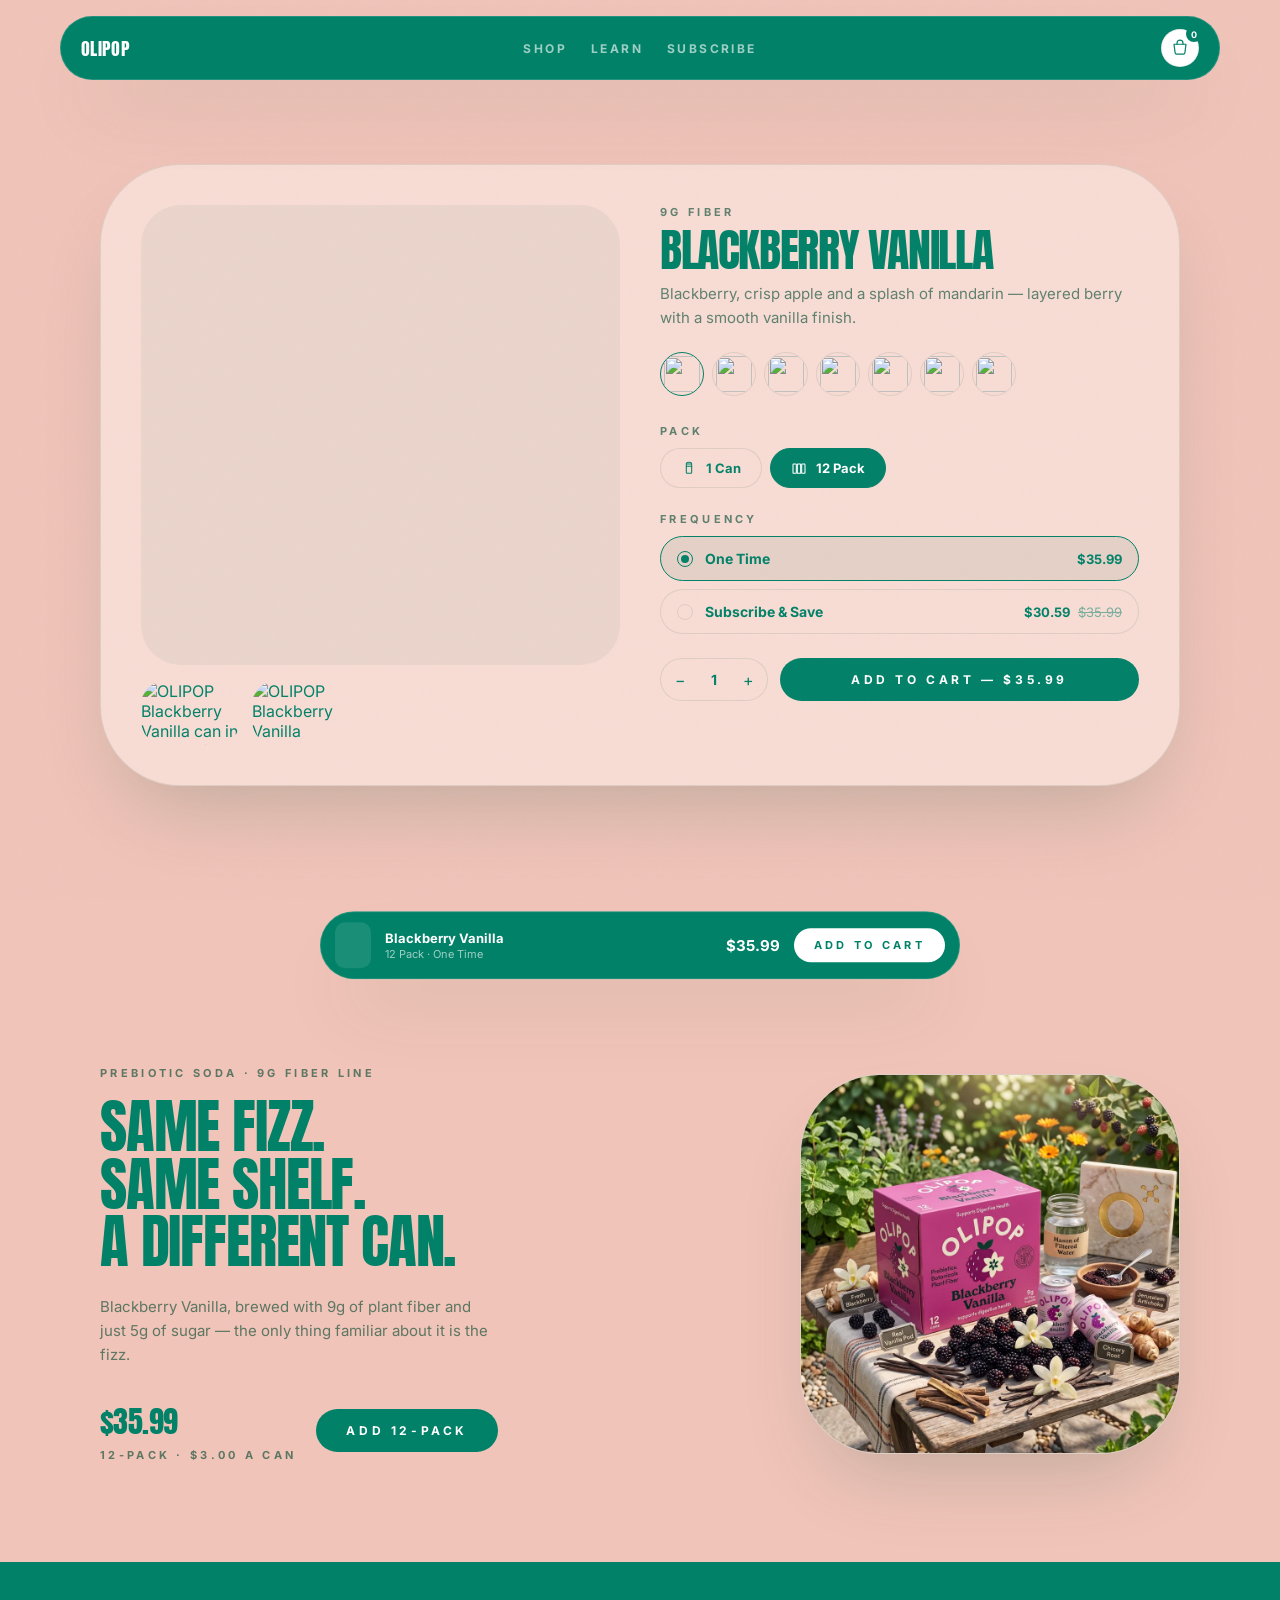
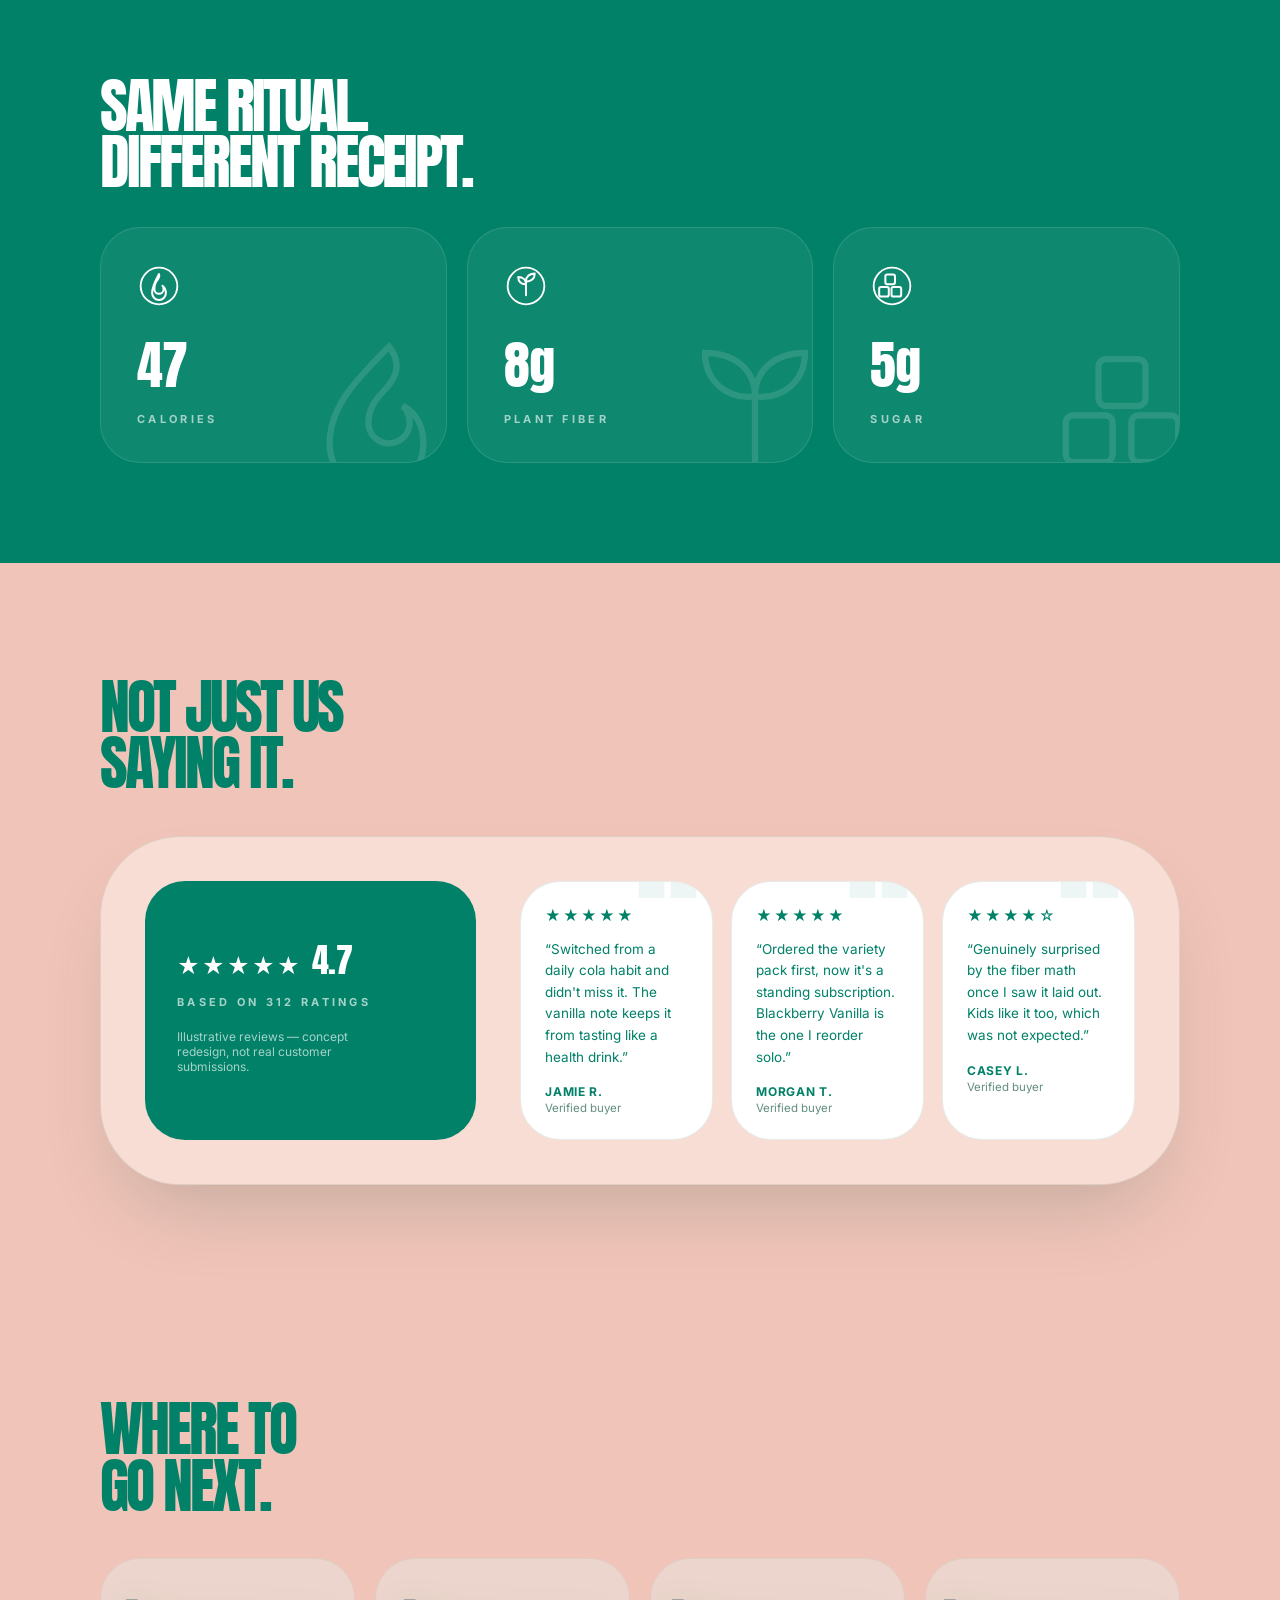
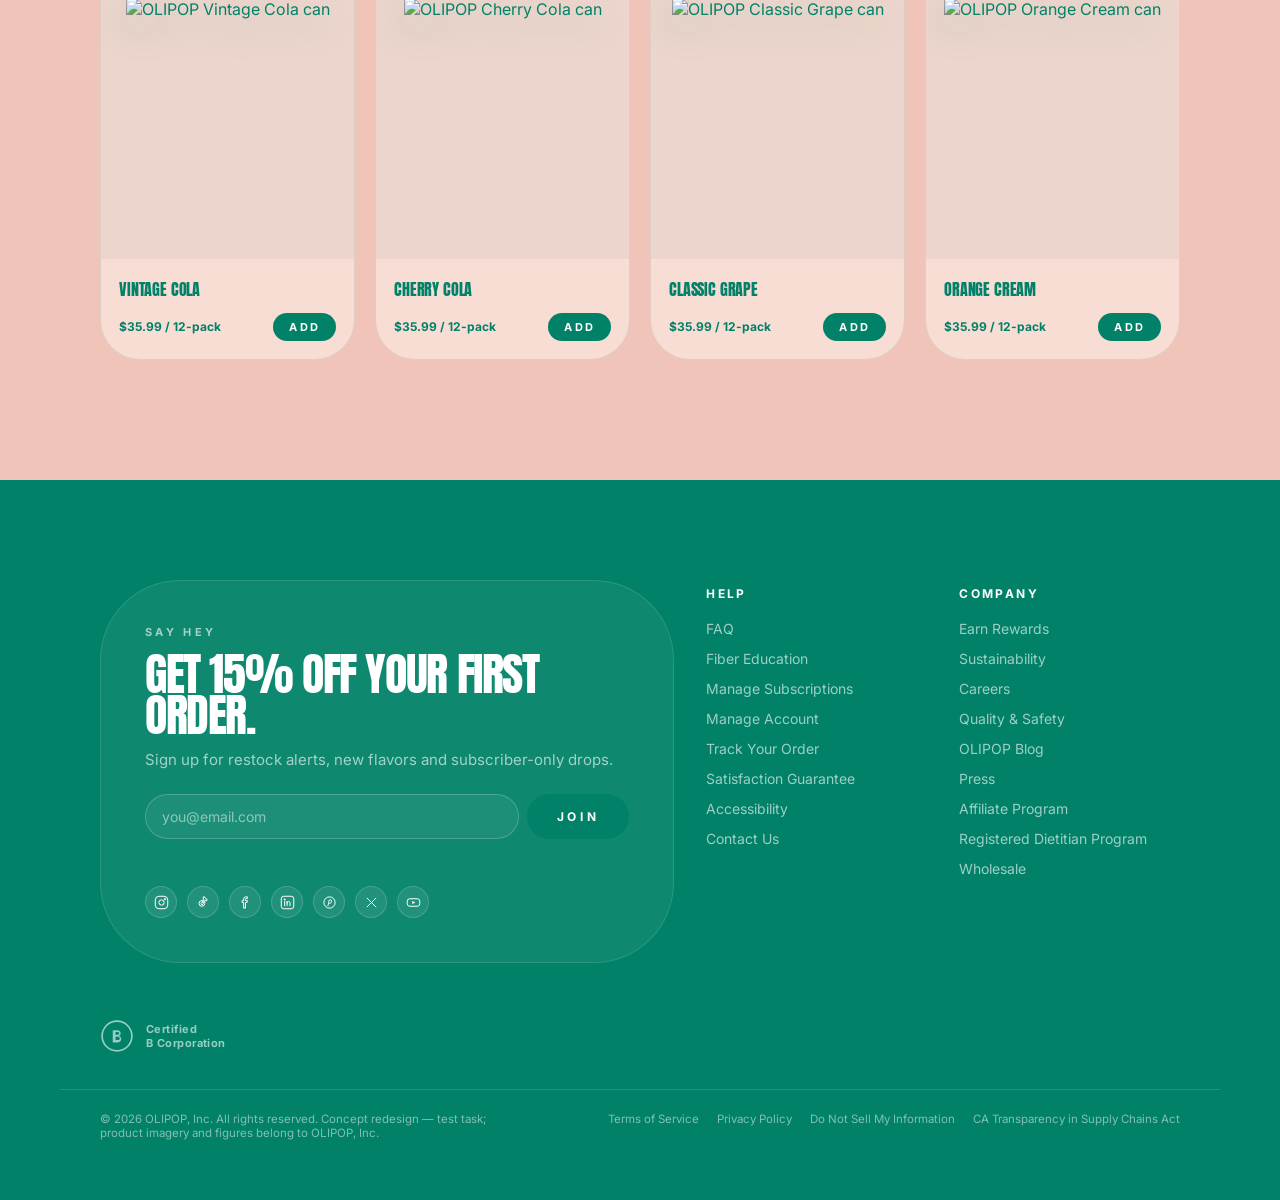
==== glass.html @ 7e7694a3 "Olipop concept redesign: Forest & Sage and Pop carousel variants Static, no-build HTML/CSS/JS produc" ====
<!DOCTYPE html>
<html lang="en">
<head>
<meta charset="utf-8" />
<meta name="viewport" content="width=device-width, initial-scale=1" />
<title>OLIPOP — Forest &amp; Sage</title>
<meta name="description" content="Prebiotic soda, straight talk, and the fiber math that backs it up." />
<link rel="preconnect" href="https://fonts.googleapis.com" />
<link rel="preconnect" href="https://fonts.gstatic.com" crossorigin="anonymous" />
<link rel="stylesheet" href="https://fonts.googleapis.com/css2?family=Anton&family=Inter:wght@400;700&display=swap" />
<link rel="stylesheet" href="glass.css" />
</head>
<body id="top">

<div class="grain" aria-hidden="true"></div>

<header class="g-header">
  <div class="g-header__inner glass">
    <div class="g-logo">OLIPOP</div>
    <nav class="g-nav" aria-label="Main">
      <a href="#buy">Shop</a>
      <a href="#stats">Learn</a>
      <a href="#buy">Subscribe</a>
    </nav>
    <div class="g-header__actions">
      <button type="button" class="g-icon" id="cartBtn" aria-label="Cart, 0 items">
        <svg viewBox="0 0 24 24" width="18" height="18" fill="none" stroke="currentColor" stroke-width="1.6"><path d="M4 7h16l-1.5 11.5a2 2 0 0 1-2 1.7H7.5a2 2 0 0 1-2-1.7L4 7Z" stroke-linejoin="round"/><path d="M8 7V5.5a4 4 0 0 1 8 0V7" stroke-linecap="round"/></svg>
        <span class="g-cart-count" aria-hidden="true">0</span>
      </button>
    </div>
  </div>
</header>

<div class="g-minicart" id="miniCart">
  <div class="g-minicart__inner glass">
    <div class="g-minicart__thumb"><img id="miniCartImg" src="https://drinkolipop.com/cdn/shop/files/blackberry-vanilla-9g-olipop_gallery-image_single-can_new_asset.webp?width=100" alt="" /></div>
    <div class="g-minicart__info">
      <span class="g-minicart__name" id="miniCartName">Blackberry Vanilla</span>
      <span class="g-minicart__sub" id="miniCartSub">12 Pack · One Time</span>
    </div>
    <span class="g-minicart__price" id="miniCartPrice">$35.99</span>
    <button type="button" class="g-btn g-btn--primary" id="miniCartBtn">Add to Cart</button>
  </div>
</div>

<main>

  <section id="buy" class="g-buy">
    <div class="g-wrap">
      <div class="g-buy__panel glass g-fade-up">

        <div class="g-buy__visual">
          <div class="g-buy__stage">
            <video class="g-buy__video" src="public/1-loop.mp4" muted autoplay loop playsinline preload="auto" aria-label="OLIPOP can, close-up turntable shot"></video>
          </div>
          <div class="g-buy__gallery">
            <img src="https://drinkolipop.com/cdn/shop/files/BV-PDP-Square1_new_asset.webp?width=500" alt="OLIPOP Blackberry Vanilla can in a field of grass and flowers" />
            <img src="https://drinkolipop.com/cdn/shop/files/blackberry-vanilla-9g-olipop_Tile2_9g-BV-Benefits_new_asset.webp?width=500" alt="OLIPOP Blackberry Vanilla nutrition callout: 9g fiber, 5g sugar, 50 calories" />
          </div>
        </div>

        <div class="g-buy__form">
          <span class="g-label" id="buyEyebrow">9g Fiber</span>
          <h2 class="g-buy__title" id="buyTitle">Blackberry Vanilla</h2>
          <p class="g-body" id="buyDesc">Blackberry, crisp apple and a splash of mandarin — layered berry with a smooth vanilla finish.</p>

          <div class="g-swatches" id="swatchRow" role="radiogroup" aria-label="Flavor">
            <button type="button" role="radio" aria-checked="true" class="is-active" data-flavor="blackberry-vanilla" aria-label="Blackberry Vanilla"><img src="https://drinkolipop.com/cdn/shop/files/blackberry-vanilla-9g-olipop_gallery-image_single-can_new_asset.webp?width=100" alt="" /></button>
            <button type="button" role="radio" aria-checked="false" data-flavor="vintage-cola" aria-label="Vintage Cola"><img src="https://drinkolipop.com/cdn/shop/files/vintage-cola-9g-olipop_gallery-image_single-can_new_asset.webp?width=100" alt="" /></button>
            <button type="button" role="radio" aria-checked="false" data-flavor="cherry-cola" aria-label="Cherry Cola"><img src="https://drinkolipop.com/cdn/shop/files/cherry-cola-9g-olipop_gallery-main-image_new_asset.webp?width=100" alt="" /></button>
            <button type="button" role="radio" aria-checked="false" data-flavor="classic-grape" aria-label="Classic Grape"><img src="https://drinkolipop.com/cdn/shop/files/classic-grape-9g-olipop_gallery-image_single-can_new_asset.webp?width=100" alt="" /></button>
            <button type="button" role="radio" aria-checked="false" data-flavor="orange-cream" aria-label="Orange Cream"><img src="https://drinkolipop.com/cdn/shop/files/orange-cream-9g-olipop_gallery-image_single-can_new_asset.webp?width=100" alt="" /></button>
            <button type="button" role="radio" aria-checked="false" data-flavor="strawberry-vanilla" aria-label="Strawberry Vanilla"><img src="https://drinkolipop.com/cdn/shop/files/strawberry-vanilla-9g-olipop_gallery-main-image_new_asset.webp?width=100" alt="" /></button>
            <button type="button" role="radio" aria-checked="false" data-flavor="lemon-lime" aria-label="Lemon Lime"><img src="https://drinkolipop.com/cdn/shop/files/lemon-lime-9g-olipop_gallery-image_single-can_new_asset.webp?width=100" alt="" /></button>
          </div>

          <div class="g-field">
            <span class="g-caption">Pack</span>
            <div class="g-pill-row" id="packRow" role="radiogroup" aria-label="Pack size">
              <button type="button" role="radio" aria-checked="false" data-pack="1"><svg viewBox="0 0 24 24" width="16" height="16" fill="none" stroke="currentColor" stroke-width="1.6" aria-hidden="true"><rect x="8" y="6" width="8" height="14" rx="1.2"/><path d="M8 6c0-1.4 1.8-2.5 4-2.5s4 1.1 4 2.5"/><path d="M8 9.5h8" stroke-linecap="round"/></svg>1 Can</button>
              <button type="button" role="radio" aria-checked="true" class="is-active" data-pack="12"><svg viewBox="0 0 24 24" width="16" height="16" fill="none" stroke="currentColor" stroke-width="1.6" aria-hidden="true"><rect x="3" y="6" width="5" height="14" rx="1"/><rect x="9.5" y="6" width="5" height="14" rx="1"/><rect x="16" y="6" width="5" height="14" rx="1"/></svg>12 Pack</button>
            </div>
          </div>

          <div class="g-field">
            <span class="g-caption">Frequency</span>
            <div class="g-freq-row" id="freqRow" role="radiogroup" aria-label="Purchase frequency">
              <button type="button" role="radio" aria-checked="true" class="is-active" data-freq="once">
                <span class="g-freq-row__radio"></span>
                <span class="g-freq-row__title">One Time</span>
                <span class="g-freq-row__price" id="priceOnce">$35.99</span>
              </button>
              <button type="button" role="radio" aria-checked="false" data-freq="sub">
                <span class="g-freq-row__radio"></span>
                <span class="g-freq-row__title">Subscribe &amp; Save</span>
                <span class="g-freq-row__price">$30.59 <s id="priceSubBase">$35.99</s></span>
              </button>
            </div>
          </div>

          <div class="g-field g-buy__cta">
            <div class="g-stepper" id="qtyStepper">
              <button type="button" id="qtyMinus" aria-label="Decrease quantity">−</button>
              <span id="qtyValue" aria-live="polite">1</span>
              <button type="button" id="qtyPlus" aria-label="Increase quantity">+</button>
            </div>
            <button type="button" class="g-btn g-btn--primary g-buy__add" id="addToCartBtn"><span id="cartLabel">Add to Cart — </span><span id="cartTotal">$35.99</span></button>
          </div>
        </div>
      </div>
    </div>
  </section>

  <section class="g-hero">
    <div class="g-wrap g-hero__grid">
      <div class="g-fade-up">
        <span class="g-label">Prebiotic soda · 9g fiber line</span>
        <h1 class="g-hero__title">Same fizz.<br />Same shelf.<br />A different can.</h1>
        <p class="g-body g-hero__desc">Blackberry Vanilla, brewed with 9g of plant fiber and just 5g of sugar — the only thing familiar about it is the fizz.</p>

        <div class="g-hero__cta">
          <div class="g-hero__price">
            <span class="g-hero__amount">$35.99</span>
            <span class="g-caption">12-pack · $3.00 a can</span>
          </div>
          <a href="#buy" class="g-btn g-btn--primary">Add 12-pack</a>
        </div>
      </div>

      <div class="g-hero__visual g-hero__visual--photo glass g-fade-up" style="--delay:120ms">
        <img src="public/blackberry-vanilla-lifestyle.jpg" width="900" height="900" alt="Blackberry Vanilla 12-pack styled with fresh blackberries, vanilla pods and botanicals (AI-generated concept image)" />
      </div>
    </div>
  </section>

  <section id="stats" class="g-stats">
    <div class="g-wrap">
      <h2 class="g-section-title g-fade-up">Same ritual.<br />Different receipt.</h2>

      <div class="g-stats__grid">
        <div class="g-stat-card glass g-fade-up">
          <svg class="g-stat-card__ghost" viewBox="0 0 24 24" fill="none" stroke="currentColor" stroke-width="1" aria-hidden="true"><path d="M12 2c2.3 3 1 5.2-1 7.3C9.3 11 8.7 12.6 8.7 14.2a3.3 3.3 0 0 0 6.6 0c0-1.1-.3-2-1.1-2.7 2.2 1.1 3.3 3.3 3.3 6a7.5 7.5 0 1 1-15 0C2.5 11.5 6.8 7.3 12 2Z"/></svg>
          <div class="g-stat-card__icon" aria-hidden="true">
            <svg viewBox="0 0 48 48" width="44" height="44" fill="none">
              <circle class="g-stat-card__ring" cx="24" cy="24" r="20" stroke="currentColor" stroke-width="2"/>
              <path d="M24 11c1.5 4-2 6-3.5 9S19 25 19 27.5a5 5 0 0 0 10 0c0-1.5-.4-2.7-1.3-3.8 2.5 1.8 3.8 4.6 3.8 8a7.5 7.5 0 1 1-15 0C16.5 24.5 20 18.5 24 11Z" stroke="currentColor" stroke-width="2.2" stroke-linecap="round" stroke-linejoin="round"/>
            </svg>
          </div>
          <span class="g-stat-card__val" data-count-to="50">0</span>
          <span class="g-caption">calories</span>
        </div>
        <div class="g-stat-card glass g-fade-up" style="--delay:80ms">
          <svg class="g-stat-card__ghost" viewBox="0 0 24 24" fill="none" stroke="currentColor" stroke-width="1" aria-hidden="true"><path d="M12 21V10M12 10C12 5.5 8.5 3 4 3c0 4.5 3.5 7.5 8 7ZM12 10c0-4.5 3.5-7 8-7 0 4.5-3.5 7.5-8 7Z"/></svg>
          <div class="g-stat-card__icon" aria-hidden="true">
            <svg viewBox="0 0 48 48" width="44" height="44" fill="none">
              <circle class="g-stat-card__ring" cx="24" cy="24" r="20" stroke="currentColor" stroke-width="2"/>
              <path d="M24 34V19" stroke="currentColor" stroke-width="2.2" stroke-linecap="round"/>
              <path d="M24 19c0-5.5 4-8.5 9.5-8.5C33.5 16 29.5 19.5 24 19Z" stroke="currentColor" stroke-width="2.2" stroke-linecap="round" stroke-linejoin="round"/>
              <path d="M24 22c0-5-3.5-7.7-8.5-7.7C15.5 19.5 19 22.5 24 22Z" stroke="currentColor" stroke-width="2.2" stroke-linecap="round" stroke-linejoin="round"/>
            </svg>
          </div>
          <span class="g-stat-card__val" data-count-to="9" data-suffix="g">0g</span>
          <span class="g-caption">plant fiber</span>
        </div>
        <div class="g-stat-card glass g-fade-up" style="--delay:160ms">
          <svg class="g-stat-card__ghost" viewBox="0 0 24 24" fill="none" stroke="currentColor" stroke-width="1" aria-hidden="true"><rect x="3" y="13" width="7.5" height="7.5" rx="1.2"/><rect x="13.5" y="13" width="7.5" height="7.5" rx="1.2"/><rect x="8.25" y="4" width="7.5" height="7.5" rx="1.2"/></svg>
          <div class="g-stat-card__icon" aria-hidden="true">
            <svg viewBox="0 0 48 48" width="44" height="44" fill="none">
              <circle class="g-stat-card__ring" cx="24" cy="24" r="20" stroke="currentColor" stroke-width="2"/>
              <rect x="10" y="25" width="10.5" height="10.5" rx="2" stroke="currentColor" stroke-width="2.2"/>
              <rect x="23.5" y="25" width="10.5" height="10.5" rx="2" stroke="currentColor" stroke-width="2.2"/>
              <rect x="16.75" y="11.5" width="10.5" height="10.5" rx="2" stroke="currentColor" stroke-width="2.2"/>
            </svg>
          </div>
          <span class="g-stat-card__val" data-count-to="5" data-suffix="g">0g</span>
          <span class="g-caption">sugar</span>
        </div>
      </div>
    </div>
  </section>

  <section id="reviews" class="g-reviews">
    <div class="g-wrap">
      <h2 class="g-section-title g-fade-up">Not just us<br />saying it.</h2>

      <div class="g-reviews__panel glass g-fade-up" style="--delay:100ms">
        <div class="g-reviews__summary g-reviews__summary--dark">
          <div class="g-reviews__rating">
            <span class="g-reviews__stars" aria-hidden="true">★★★★★</span>
            <span class="g-reviews__num">4.7</span>
          </div>
          <span class="g-caption">Based on 312 ratings</span>
          <p class="g-reviews__note">Illustrative reviews — concept redesign, not real customer submissions.</p>
        </div>

        <div class="g-reviews__grid">
          <div class="g-review-card">
            <span class="g-review-card__quotemark" aria-hidden="true">&ldquo;</span>
            <span class="g-review-card__stars" aria-hidden="true">★★★★★</span>
            <p class="g-review-card__quote">“Switched from a daily cola habit and didn't miss it. The vanilla note keeps it from tasting like a health drink.”</p>
            <span class="g-review-card__author">Jamie R. <i>Verified buyer</i></span>
          </div>
          <div class="g-review-card">
            <span class="g-review-card__quotemark" aria-hidden="true">&ldquo;</span>
            <span class="g-review-card__stars" aria-hidden="true">★★★★★</span>
            <p class="g-review-card__quote">“Ordered the variety pack first, now it's a standing subscription. Blackberry Vanilla is the one I reorder solo.”</p>
            <span class="g-review-card__author">Morgan T. <i>Verified buyer</i></span>
          </div>
          <div class="g-review-card">
            <span class="g-review-card__quotemark" aria-hidden="true">&ldquo;</span>
            <span class="g-review-card__stars" aria-hidden="true">★★★★☆</span>
            <p class="g-review-card__quote">“Genuinely surprised by the fiber math once I saw it laid out. Kids like it too, which was not expected.”</p>
            <span class="g-review-card__author">Casey L. <i>Verified buyer</i></span>
          </div>
        </div>
      </div>
    </div>
  </section>

  <section id="ymal" class="g-ymal">
    <div class="g-wrap">
      <h2 class="g-section-title g-fade-up">Where to<br />go next.</h2>
      <div class="g-ymal-grid" id="ymalGrid"></div>
    </div>
  </section>

</main>

<footer class="g-footer">
  <div class="g-wrap g-footer__grid">
    <div class="g-footer__brand glass g-fade-up">
      <span class="g-label">Say hey</span>
      <h2 class="g-footer__title">Get 15% off your first order.</h2>
      <p class="g-body">Sign up for restock alerts, new flavors and subscriber-only drops.</p>
      <form class="g-signup" id="signupForm" novalidate>
        <label for="signupEmail" class="g-sr-only">Email address</label>
        <input type="email" id="signupEmail" name="email" placeholder="you@email.com" required autocomplete="email" />
        <button type="submit" class="g-btn g-btn--primary">Join</button>
      </form>
      <p class="g-signup__msg" id="signupMsg" role="status" aria-atomic="true"></p>
      <div class="g-socials">
        <a href="#" aria-label="Instagram" class="g-icon g-icon--sm"><svg viewBox="0 0 24 24" width="15" height="15" fill="none" stroke="currentColor" stroke-width="1.6"><rect x="2" y="2" width="20" height="20" rx="6"/><circle cx="12" cy="12" r="4.2"/><circle cx="17.4" cy="6.6" r="1" fill="currentColor"/></svg></a>
        <a href="#" aria-label="TikTok" class="g-icon g-icon--sm"><svg viewBox="0 0 24 24" width="15" height="15" fill="none" stroke="currentColor" stroke-width="1.6"><path d="M14 3c.3 1.8 1.6 3.2 3.4 3.4v2.8a6 6 0 0 1-3.4-1.1v5.4a4.6 4.6 0 1 1-4.6-4.6c.3 0 .6 0 .9.1v2.9a1.8 1.8 0 1 0 1.3 1.7V3H14Z"/></svg></a>
        <a href="#" aria-label="Facebook" class="g-icon g-icon--sm"><svg viewBox="0 0 24 24" width="15" height="15" fill="none" stroke="currentColor" stroke-width="1.6"><path d="M15 3h-2.5A3.5 3.5 0 0 0 9 6.5V9H6.5v3H9v9h3v-9h2.5l.5-3H12V6.8c0-.7.3-1.1 1.1-1.1H15V3Z" stroke-linejoin="round"/></svg></a>
        <a href="#" aria-label="LinkedIn" class="g-icon g-icon--sm"><svg viewBox="0 0 24 24" width="15" height="15" fill="none" stroke="currentColor" stroke-width="1.6"><rect x="2" y="2" width="20" height="20" rx="4"/><path d="M7.5 10.2V17.2M11.3 17.2V10.2M11.3 13.1c0-1.75 1.05-2.9 2.45-2.9 1.35 0 2.25.95 2.25 2.65V17.2" stroke-linecap="round"/><circle cx="7.5" cy="7.1" r="1" fill="currentColor"/></svg></a>
        <a href="#" aria-label="Pinterest" class="g-icon g-icon--sm"><svg viewBox="0 0 24 24" width="15" height="15" fill="none" stroke="currentColor" stroke-width="1.6"><circle cx="12" cy="12" r="9"/><path d="M9.5 17c1-3 1.5-5.5 1.5-7a2.2 2.2 0 1 1 4.3.6c-.3 1.6-1.5 2.9-3 2.9" stroke-linecap="round"/></svg></a>
        <a href="#" aria-label="X" class="g-icon g-icon--sm"><svg viewBox="0 0 24 24" width="15" height="15" fill="none" stroke="currentColor" stroke-width="1.6"><path d="M5 5l14 14M19 5 5 19" stroke-linecap="round"/></svg></a>
        <a href="#" aria-label="YouTube" class="g-icon g-icon--sm"><svg viewBox="0 0 24 24" width="15" height="15" fill="none" stroke="currentColor" stroke-width="1.6"><rect x="2" y="6" width="20" height="12" rx="4"/><path d="M10 9.5v5l5-2.5-5-2.5Z" fill="currentColor" stroke="none"/></svg></a>
      </div>
    </div>

    <nav class="g-footer__nav" aria-label="Help">
      <span class="g-footer__nav-title">Help</span>
      <a href="#">FAQ</a>
      <a href="#">Fiber Education</a>
      <a href="#">Manage Subscriptions</a>
      <a href="#">Manage Account</a>
      <a href="#">Track Your Order</a>
      <a href="#">Satisfaction Guarantee</a>
      <a href="#">Accessibility</a>
      <a href="#">Contact Us</a>
    </nav>

    <nav class="g-footer__nav" aria-label="Company">
      <span class="g-footer__nav-title">Company</span>
      <a href="#">Earn Rewards</a>
      <a href="#">Sustainability</a>
      <a href="#">Careers</a>
      <a href="#">Quality &amp; Safety</a>
      <a href="#">OLIPOP Blog</a>
      <a href="#">Press</a>
      <a href="#">Affiliate Program</a>
      <a href="#">Registered Dietitian Program</a>
      <a href="#">Wholesale</a>
    </nav>
  </div>

  <div class="g-wrap g-footer__badge">
    <div class="g-bcorp" aria-label="Certified B Corporation">
      <svg viewBox="0 0 24 24" width="34" height="34" fill="none" stroke="currentColor" stroke-width="1.2"><circle cx="12" cy="12" r="10.5"/><path d="M9 7.5v9h3.2c1.7 0 2.8-1 2.8-2.4 0-1.1-.7-1.9-1.7-2.1.8-.3 1.3-1 1.3-1.9 0-1.3-1-2.1-2.6-2.1H9Zm2 1.6h1.4c.7 0 1.1.4 1.1 1s-.4 1-1.1 1H11V9.1Zm0 3.5h1.6c.8 0 1.3.4 1.3 1.1s-.5 1.1-1.3 1.1H11v-2.2Z" fill="currentColor" stroke="none"/></svg>
      <span>Certified<br />B Corporation</span>
    </div>
  </div>

  <div class="g-wrap g-footer__legal">
    <span>© 2026 OLIPOP, Inc. All rights reserved. Concept redesign — test task; product imagery and figures belong to OLIPOP, Inc.</span>
    <nav aria-label="Legal">
      <a href="#">Terms of Service</a>
      <a href="#">Privacy Policy</a>
      <a href="#">Do Not Sell My Information</a>
      <a href="#">CA Transparency in Supply Chains Act</a>
    </nav>
  </div>
</footer>

<script src="glass.js"></script>
</body>
</html>
---- glass.css ----
:root{
  --forest:#008168;
  --sage:#f5d6cc;
  --olive:#f8ddd5;
  --cream:#f1c4b9;
  --moss:#b6543b;
  --purple:#8a2aa3;
  --orange:#f28717;
  --sage-deep:#793a28;
  --moss-deep:#6e3322;
  --white:#ffffff;

  --bg:var(--cream);
  --fg:var(--forest);
  --fg-muted:rgba(1,71,46,.62);
  --surface-border:rgba(1,71,46,.1);
  --surface-bg:var(--olive);

  --radius-lg:5rem;
  --radius-md:2.5rem;
  --radius-sm:1.5rem;
  --radius-pill:999px;
  --shadow-tint:rgba(1,71,46,.2);
  --ease-entry:cubic-bezier(0.16,1,0.3,1);

  font-family:'Inter',Arial,sans-serif;
  font-weight:400;
  background:var(--bg);
  color:var(--fg);
}

*{box-sizing:border-box}
html{scroll-behavior:smooth}
body{margin:0;min-height:100vh;background:var(--bg);color:var(--fg)}
a{color:inherit;text-decoration:none}
button{font:inherit;background:none;border:0;cursor:pointer;color:inherit}
a:focus-visible,button:focus-visible,input:focus-visible{outline:2px solid var(--forest);outline-offset:3px}
::selection{background:var(--forest);color:var(--white)}
.g-sr-only{position:absolute;width:1px;height:1px;padding:0;margin:-1px;overflow:hidden;clip:rect(0,0,0,0);white-space:nowrap;border:0}

.g-wrap{max-width:1160px;margin:0 auto;padding:0 40px}

/* ---------- Noise overlay ---------- */
.grain{
  position:fixed;inset:0;z-index:2;pointer-events:none;opacity:.04;
  background-image:url("data:image/svg+xml,%3Csvg xmlns='http://www.w3.org/2000/svg' width='200' height='200'%3E%3Cfilter id='n'%3E%3CfeTurbulence type='fractalNoise' baseFrequency='0.9' numOctaves='2' stitchTiles='stitch'/%3E%3C/filter%3E%3Crect width='100%25' height='100%25' filter='url(%23n)'/%3E%3C/svg%3E");
}

/* ---------- Panels ---------- */
.glass{
  background:var(--surface-bg);
  border:1px solid var(--surface-border);
  box-shadow:0 40px 80px -24px var(--shadow-tint);
}

/* ---------- Typography ---------- */
.g-label{display:block;font-weight:700;font-size:11px;letter-spacing:.3em;text-transform:uppercase;color:var(--fg-muted)}
.g-caption{font-weight:700;font-size:11px;letter-spacing:.3em;text-transform:uppercase;color:var(--fg-muted)}
.g-body{font-weight:400;color:var(--fg-muted);line-height:1.6;font-size:15px}
.g-section-title{
  font-family:'Anton',Arial,sans-serif;font-weight:400;text-transform:uppercase;
  line-height:.94;letter-spacing:-0.05em;font-size:15vw;margin:16px 0 0
}

/* ---------- Entry reveal ---------- */
.g-fade-up{opacity:0;transform:translateY(100px);transition:opacity 1.2s var(--ease-entry),transform 1.2s var(--ease-entry);transition-delay:var(--delay,0ms)}
.g-fade-up.is-visible{opacity:1;transform:translateY(0)}
@media(prefers-reduced-motion:reduce){
  .g-fade-up{transition-duration:.01ms;transform:none}
  .g-stat-card__ring{transition-duration:.01ms}
}

/* ---------- Floating parallax ---------- */
@keyframes float{
  0%,100%{transform:translateY(0) rotate(0deg)}
  50%{transform:translateY(-20px) rotate(5deg)}
}
.g-float{animation:float 6s ease-in-out infinite}
@media(prefers-reduced-motion:reduce){
  .g-float{animation:none}
}

/* ---------- Buttons ---------- */
.g-btn{border-radius:var(--radius-pill);padding:14px 30px;font-weight:700;font-size:12px;letter-spacing:.3em;text-transform:uppercase;transition:transform .3s ease,background-color .3s ease,color .3s ease}
.g-btn--primary{background:var(--forest);color:var(--white)}
.g-btn--primary:hover{transform:scale(1.05);background:var(--moss-deep);color:var(--white)}

.g-icon{width:38px;height:38px;border-radius:999px;display:flex;align-items:center;justify-content:center;position:relative;background:var(--surface-bg);border:1px solid var(--surface-border);color:var(--fg);transition:transform .3s ease,background-color .3s ease}
.g-icon:hover{transform:scale(1.05);background:var(--moss-deep);color:var(--white)}
.g-icon--sm{width:32px;height:32px}
.g-cart-count{position:absolute;top:-4px;right:-4px;width:16px;height:16px;border-radius:999px;background:var(--forest);color:var(--white);font-size:9px;font-weight:700;display:flex;align-items:center;justify-content:center}

/* ---------- Header ---------- */
.g-header{position:sticky;top:16px;z-index:60;padding:0 24px}
.g-header__inner{max-width:1160px;margin:0 auto;display:grid;grid-template-columns:1fr auto 1fr;align-items:center;gap:24px;padding:12px 20px;border-radius:999px}
.g-header__inner.glass{background:var(--forest);border-color:rgba(255,255,255,.14);--fg:var(--white);--fg-muted:rgba(255,255,255,.62);color:var(--white)}
.g-header__inner.glass .g-icon{background:var(--white);color:var(--forest)}
.g-logo{font-family:'Anton',Arial,sans-serif;font-weight:400;text-transform:uppercase;font-size:18px;letter-spacing:.02em;justify-self:start}
.g-nav{display:flex;gap:24px;font-size:12px;font-weight:700;letter-spacing:.2em;text-transform:uppercase;justify-self:center;color:var(--fg-muted)}
.g-nav a{transition:color .3s ease}
.g-nav a:hover{color:var(--fg)}
.g-header__actions{display:flex;gap:10px;justify-self:end}

@media(max-width:760px){
  .g-header__inner{grid-template-columns:auto 1fr auto}
  .g-nav{display:none}
}

/* ---------- Sticky mini-cart ---------- */
.g-minicart{position:fixed;left:0;right:0;bottom:16px;z-index:70;padding:0 24px;transform:translateY(140%);transition:transform .5s var(--ease-entry)}
.g-minicart.is-visible{transform:translateY(0)}
.g-minicart__inner{max-width:640px;margin:0 auto;display:flex;align-items:center;gap:14px;padding:10px 14px;border-radius:999px}
.g-minicart__inner.glass{background:var(--forest);border-color:rgba(255,255,255,.14);--fg:var(--white);--fg-muted:rgba(255,255,255,.62);color:var(--white)}
.g-minicart__thumb{width:36px;height:46px;border-radius:10px;overflow:hidden;background:rgba(255,255,255,.1);display:grid;place-items:center;flex-shrink:0}
.g-minicart__thumb img{max-width:100%;max-height:100%;object-fit:contain}
.g-minicart__info{display:flex;flex-direction:column;gap:1px;min-width:0}
.g-minicart__name{font-weight:700;font-size:13px;white-space:nowrap;overflow:hidden;text-overflow:ellipsis}
.g-minicart__sub{font-size:11px;color:var(--fg-muted);white-space:nowrap}
.g-minicart__price{margin-left:auto;font-weight:700;font-size:15px;flex-shrink:0}
.g-minicart .g-btn{flex-shrink:0;padding:10px 20px;font-size:11px}
.g-minicart__inner.glass .g-btn--primary{background:var(--white);color:var(--forest)}
.g-minicart__inner.glass .g-btn--primary:hover{background:var(--sage-deep);color:var(--white)}

@media(max-width:640px){
  .g-minicart__sub{display:none}
}

/* ---------- Hero ---------- */
.g-hero{padding:160px 0 100px;overflow:hidden}
.g-hero__grid{display:grid;grid-template-columns:1fr auto;gap:56px;align-items:stretch}
.g-hero__title{
  font-family:'Anton',Arial,sans-serif;font-weight:400;text-transform:uppercase;
  line-height:.98;letter-spacing:-0.02em;font-size:clamp(34px,4.6vw,64px);margin:18px 0 0
}
.g-hero__desc{max-width:44ch;margin-top:24px}
.g-hero__cta{display:flex;align-items:center;gap:20px;margin-top:32px;flex-wrap:wrap}
.g-hero__price{display:flex;flex-direction:column;gap:4px}
.g-hero__amount{font-family:'Anton',Arial,sans-serif;font-weight:400;letter-spacing:-0.02em;font-size:30px}
.g-hero__visual{border-radius:var(--radius-lg);padding:32px;display:flex;align-items:center;justify-content:center;min-height:420px}
.g-hero__visual img{max-height:420px;max-width:100%;object-fit:contain;filter:drop-shadow(0 30px 50px var(--shadow-tint))}
.g-hero__visual--photo{
  padding:0;overflow:hidden;min-height:0;
  width:380px;aspect-ratio:1/1;height:auto;align-self:center;
  border-radius:var(--radius-lg);
}
.g-hero__visual--photo img{width:100%;height:100%;max-height:none;object-fit:cover;filter:none}

@media(max-width:900px){
  .g-hero{padding:120px 0 60px}
  .g-hero__grid{grid-template-columns:1fr}
  .g-hero__visual{order:-1;min-height:280px}
  .g-hero__visual img{max-height:260px}
  .g-hero__visual--photo{width:100%;border-radius:var(--radius-lg);height:280px}
  .g-hero__visual--photo img{max-height:none}
  .g-hero__title{font-size:clamp(28px,8vw,40px)}
}

/* ---------- Stats ---------- */
.g-stats{padding:100px 0;background:var(--forest);color:var(--white)}
.g-stats .g-label,.g-stats .g-caption{color:rgba(255,255,255,.62)}
.g-stats .g-section-title{font-size:clamp(30px,5.5vw,60px);max-width:18ch}
.g-stats__grid{display:grid;grid-template-columns:repeat(3,1fr);gap:20px;margin-top:36px}
.g-stat-card{position:relative;overflow:hidden;border-radius:var(--radius-md);padding:36px;display:flex;flex-direction:column;gap:8px;background:rgba(255,255,255,.06);border:1px solid rgba(255,255,255,.12);box-shadow:none}
.g-stat-card__val{position:relative;font-family:'Anton',Arial,sans-serif;font-weight:400;letter-spacing:-0.02em;font-size:52px;color:var(--white)}
.g-stat-card .g-caption{position:relative}

.g-stat-card__icon{position:relative;margin-bottom:6px;color:var(--white)}
.g-stat-card__ring{stroke-dasharray:126;stroke-dashoffset:126;transition:stroke-dashoffset 1.4s var(--ease-entry)}
.g-fade-up.is-visible .g-stat-card__ring{stroke-dashoffset:0}

.g-stat-card__ghost{position:absolute;right:-18px;bottom:-22px;width:150px;height:150px;color:var(--white);opacity:.08;transform:rotate(-8deg) scale(.9);transition:transform 1.4s var(--ease-entry),opacity 1.4s var(--ease-entry)}
.g-fade-up.is-visible .g-stat-card__ghost{transform:rotate(0deg) scale(1);opacity:.12}

@media(max-width:760px){
  .g-stats__grid{grid-template-columns:1fr}
}

/* ---------- Buy box ---------- */
.g-buy{padding:100px 0 120px}
.g-buy__panel{border-radius:var(--radius-lg);padding:40px;display:grid;grid-template-columns:1fr 1fr;gap:40px;align-items:start}
.g-buy__visual{display:flex;flex-direction:column;gap:16px}
.g-buy__stage{border-radius:var(--radius-md);background:rgba(1,71,46,.05);min-height:460px;overflow:hidden}
.g-buy__video{display:block;width:100%;height:100%;min-height:460px;object-fit:cover}
.g-buy__gallery{display:grid;grid-template-columns:1fr 1fr;gap:12px;max-width:44%}
.g-buy__gallery img{width:100%;height:64px;object-fit:cover;border-radius:var(--radius-sm)}
.g-swatches{display:flex;gap:8px;flex-wrap:wrap;margin:22px 0 28px}
.g-swatches button{width:44px;height:44px;border-radius:999px;padding:3px;border:1.5px solid var(--surface-border);background:transparent;display:grid;place-items:center;transition:transform .3s ease,border-color .3s ease;overflow:hidden}
.g-swatches button img{width:100%;height:100%;object-fit:contain}
.g-swatches button:hover{transform:scale(1.05)}
.g-swatches button.is-active{border-color:var(--forest)}

.g-buy__title{
  font-family:'Anton',Arial,sans-serif;font-weight:400;text-transform:uppercase;
  letter-spacing:-0.03em;line-height:.9;font-size:clamp(30px,4vw,46px);margin:10px 0 0
}
.g-buy__form>.g-body{margin-top:12px}

.g-field{margin-top:24px}
.g-field>.g-caption{display:block;margin-bottom:10px}

.g-pill-row{display:flex;gap:8px}
.g-pill-row button{display:flex;align-items:center;gap:9px;border-radius:var(--radius-sm);padding:11px 20px;border:1px solid var(--surface-border);background:var(--surface-bg);font-size:13px;font-weight:700;transition:transform .3s ease,background-color .3s ease,color .3s ease}
.g-pill-row button svg{flex-shrink:0}
.g-pill-row button:hover{transform:scale(1.05)}
.g-pill-row button.is-active{background:var(--forest);color:var(--white);border-color:var(--forest)}

.g-freq-row{display:flex;flex-direction:column;gap:8px}
.g-freq-row button{display:flex;align-items:center;gap:12px;width:100%;text-align:left;border-radius:var(--radius-sm);padding:13px 16px;border:1px solid var(--surface-border);background:var(--surface-bg);transition:border-color .3s ease,background-color .3s ease}
.g-freq-row button.is-active{border-color:var(--forest);background:rgba(1,71,46,.08)}
.g-freq-row__radio{position:relative;width:16px;height:16px;flex-shrink:0;border-radius:999px;border:1.5px solid var(--surface-border)}
.g-freq-row button.is-active .g-freq-row__radio{border-color:var(--forest)}
.g-freq-row button.is-active .g-freq-row__radio::after{content:'';position:absolute;inset:3px;border-radius:999px;background:var(--forest)}
.g-freq-row__title{flex:1;font-weight:700;font-size:14px}
.g-freq-row__price{font-weight:700;font-size:13px;white-space:nowrap}
.g-freq-row__price s{opacity:.5;font-weight:400;margin-left:5px}

.g-buy__cta{display:flex;gap:12px;align-items:stretch}
.g-stepper{display:flex;align-items:center;border-radius:var(--radius-sm);border:1px solid var(--surface-border);background:var(--surface-bg);flex-shrink:0}
.g-stepper button{width:38px;font-size:16px;transition:color .3s ease}
.g-stepper button:hover{color:var(--forest)}
.g-stepper span{width:30px;text-align:center;font-weight:700;font-size:14px}
.g-buy__add{flex:1}

@media(max-width:820px){
  .g-buy__panel{grid-template-columns:1fr}
}

/* ---------- Reviews ---------- */
.g-reviews{padding:100px 0}
.g-reviews .g-section-title{font-size:clamp(30px,5.5vw,60px)}
.g-reviews__panel{margin-top:44px;border-radius:var(--radius-lg);padding:44px;display:grid;grid-template-columns:.7fr 1.3fr;gap:44px;align-items:stretch}
.g-reviews__summary{display:flex;flex-direction:column;align-items:flex-start;justify-content:center;border-radius:var(--radius-md);padding:32px}
.g-reviews__summary--dark{background:var(--forest);color:var(--white)}
.g-reviews__summary--dark .g-caption,.g-reviews__summary--dark .g-reviews__note{color:rgba(255,255,255,.65)}
.g-reviews__rating{display:flex;align-items:baseline;gap:10px}
.g-reviews__stars{color:var(--white);font-size:22px;letter-spacing:2px}
.g-reviews__num{font-family:'Anton',Arial,sans-serif;font-weight:400;letter-spacing:-0.02em;font-size:34px}
.g-reviews__summary>.g-caption{margin-top:10px}
.g-reviews__note{margin-top:20px;font-size:12px;color:var(--fg-muted);max-width:28ch}

.g-reviews__grid{display:grid;grid-template-columns:repeat(3,1fr);gap:18px}
.g-review-card{position:relative;overflow:hidden;border-radius:var(--radius-md);border:1px solid var(--surface-border);background:var(--white);padding:24px}
.g-review-card__quotemark{position:absolute;top:-28px;right:12px;font-family:'Anton',Arial,sans-serif;font-size:140px;line-height:1;color:var(--forest);opacity:.07;pointer-events:none}
.g-review-card__stars{position:relative;display:block;color:var(--forest);font-size:15px;letter-spacing:2px}
.g-review-card__quote{position:relative;margin:14px 0 0;font-size:13.5px;line-height:1.6;color:var(--fg)}
.g-review-card__author{position:relative;display:block;margin-top:16px;font-weight:700;font-size:12px;letter-spacing:.06em;text-transform:uppercase;color:var(--forest)}
.g-review-card__author i{display:block;font-style:normal;font-weight:400;text-transform:none;letter-spacing:normal;color:var(--fg-muted);margin-top:2px;font-size:11.5px}

@media(max-width:900px){
  .g-reviews__panel{grid-template-columns:1fr}
  .g-reviews__grid{grid-template-columns:1fr}
}

/* ---------- You may also like ---------- */
.g-ymal{padding:100px 0 120px}
.g-ymal .g-section-title{font-size:clamp(30px,5.5vw,60px)}
.g-ymal-grid{display:grid;grid-template-columns:repeat(4,1fr);gap:20px;margin-top:44px}
.g-ymal-card{border-radius:var(--radius-md);border:1px solid var(--surface-border);background:var(--surface-bg);overflow:hidden;display:flex;flex-direction:column;transition:transform .3s ease,box-shadow .3s ease}
.g-ymal-card:hover{transform:translateY(-6px);box-shadow:0 30px 50px -16px var(--shadow-tint)}
.g-ymal-card__stage{height:300px;display:grid;place-items:center;background:rgba(1,71,46,.05)}
.g-ymal-card__stage img{height:220px;width:auto;object-fit:contain;filter:drop-shadow(0 12px 18px var(--shadow-tint))}
.g-ymal-card__body{padding:18px;display:flex;flex-direction:column;gap:12px}
.g-ymal-card__name{font-family:'Anton',Arial,sans-serif;font-weight:400;text-transform:uppercase;letter-spacing:-0.01em;font-size:16px}
.g-ymal-card__foot{display:flex;align-items:center;justify-content:space-between;gap:10px}
.g-ymal-card__price{font-weight:700;font-size:12px}
.g-ymal-card__add{border-radius:999px;background:var(--forest);color:var(--white);padding:7px 16px;font-size:11px;font-weight:700;letter-spacing:.2em;text-transform:uppercase;transition:transform .3s ease,background-color .3s ease,color .3s ease}
.g-ymal-card__add:hover{transform:scale(1.06);background:var(--moss-deep);color:var(--white)}

@media(max-width:900px){
  .g-ymal-grid{grid-template-columns:repeat(2,1fr)}
}

/* ---------- Footer ---------- */
.g-footer{padding:0 0 60px;background:var(--forest);color:var(--white)}
.g-footer .g-label{color:rgba(255,255,255,.62)}
.g-footer__grid{display:grid;grid-template-columns:1.3fr .5fr .5fr;gap:32px;align-items:start;padding-top:100px}
.g-footer__brand{border-radius:var(--radius-lg);padding:44px;background:rgba(255,255,255,.06);border:1px solid rgba(255,255,255,.12);box-shadow:none}
.g-footer__title{
  font-family:'Anton',Arial,sans-serif;font-weight:400;text-transform:uppercase;
  letter-spacing:-0.03em;line-height:.9;font-size:clamp(30px,4vw,46px);margin:14px 0 0
}
.g-footer__brand>.g-body{margin-top:12px;color:rgba(255,255,255,.62)}
.g-signup{display:flex;gap:8px;margin-top:22px}
.g-signup input{flex:1;min-width:0;border-radius:var(--radius-sm);border:1px solid rgba(255,255,255,.2);background:rgba(255,255,255,.06);color:var(--white);padding:13px 16px;font-family:'Inter',Arial,sans-serif;font-size:14px}
.g-signup input::placeholder{color:rgba(255,255,255,.5)}
.g-signup__msg{min-height:1.4em;margin:10px 0 0;font-size:12.5px;color:rgba(255,255,255,.62)}
.g-signup__msg.is-error{color:#f4a4a4}
.g-socials{display:flex;flex-wrap:wrap;gap:10px;margin-top:20px}
.g-footer .g-icon{background:rgba(255,255,255,.08);border-color:rgba(255,255,255,.16);color:var(--white)}
.g-footer .g-icon:hover{background:var(--sage-deep);color:var(--white)}

.g-footer__nav{display:flex;flex-direction:column;gap:13px;padding-top:6px}
.g-footer__nav-title{display:block;margin-bottom:6px;font-weight:700;font-size:12px;letter-spacing:.2em;text-transform:uppercase;color:var(--white)}
.g-footer__nav a{font-size:14px;color:rgba(255,255,255,.62);transition:color .3s ease}
.g-footer__nav a:hover{color:var(--white)}

.g-footer__badge{margin-top:56px}
.g-bcorp{display:inline-flex;align-items:center;gap:12px;color:rgba(255,255,255,.6)}
.g-bcorp span{font-size:11px;font-weight:700;letter-spacing:.04em;line-height:1.3}

.g-footer__legal{margin-top:32px;padding-top:22px;border-top:1px solid rgba(255,255,255,.14);display:flex;flex-wrap:wrap;justify-content:space-between;align-items:baseline;gap:10px 24px;font-size:11.5px;color:rgba(255,255,255,.5)}
.g-footer__legal>span{max-width:56ch}
.g-footer__legal nav{display:flex;flex-wrap:wrap;gap:8px 18px}
.g-footer__legal nav a{color:rgba(255,255,255,.5);transition:color .3s ease}
.g-footer__legal nav a:hover{color:var(--white)}

@media(max-width:820px){
  .g-footer__grid{grid-template-columns:1fr;padding-top:60px;gap:40px}
  .g-footer__nav{flex-direction:row;flex-wrap:wrap;column-gap:28px;padding-top:0}
  .g-footer__nav-title{width:100%}
}

@media(max-width:640px){
  .g-wrap{padding:0 20px}
}
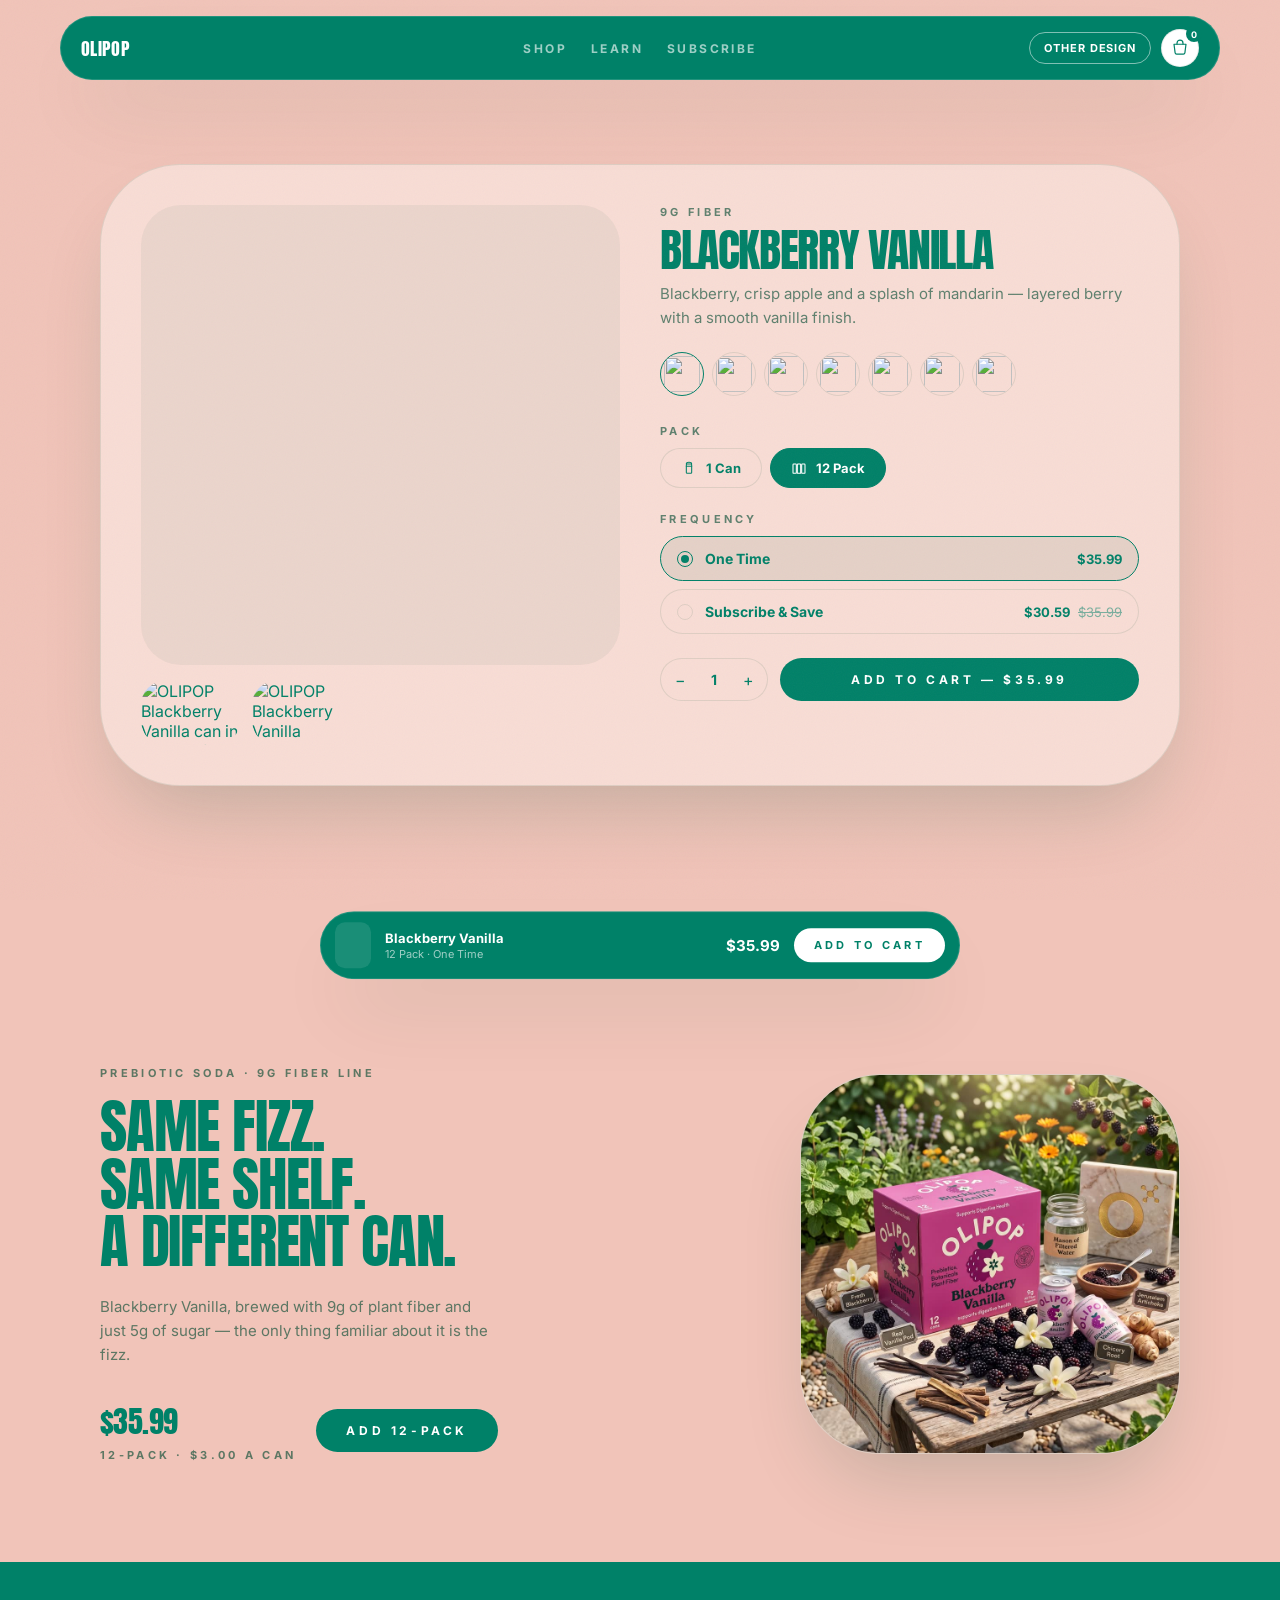
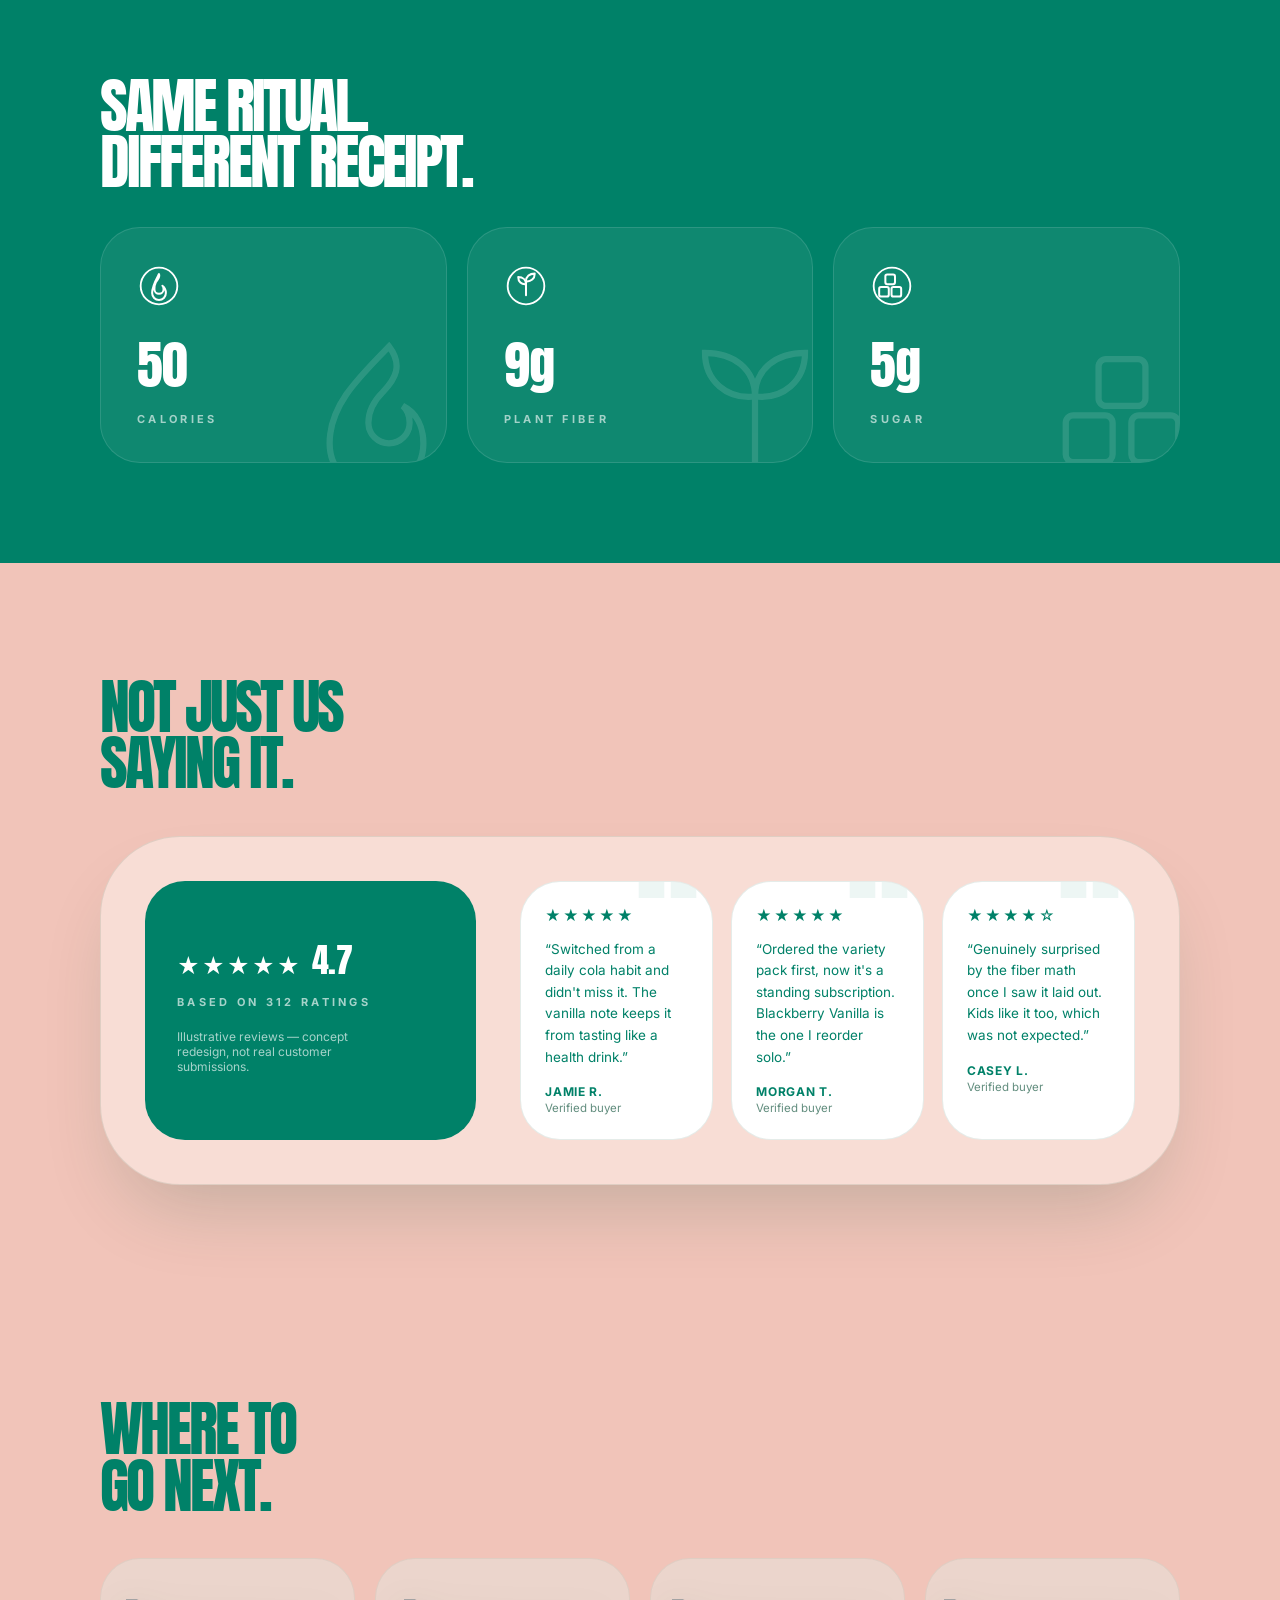
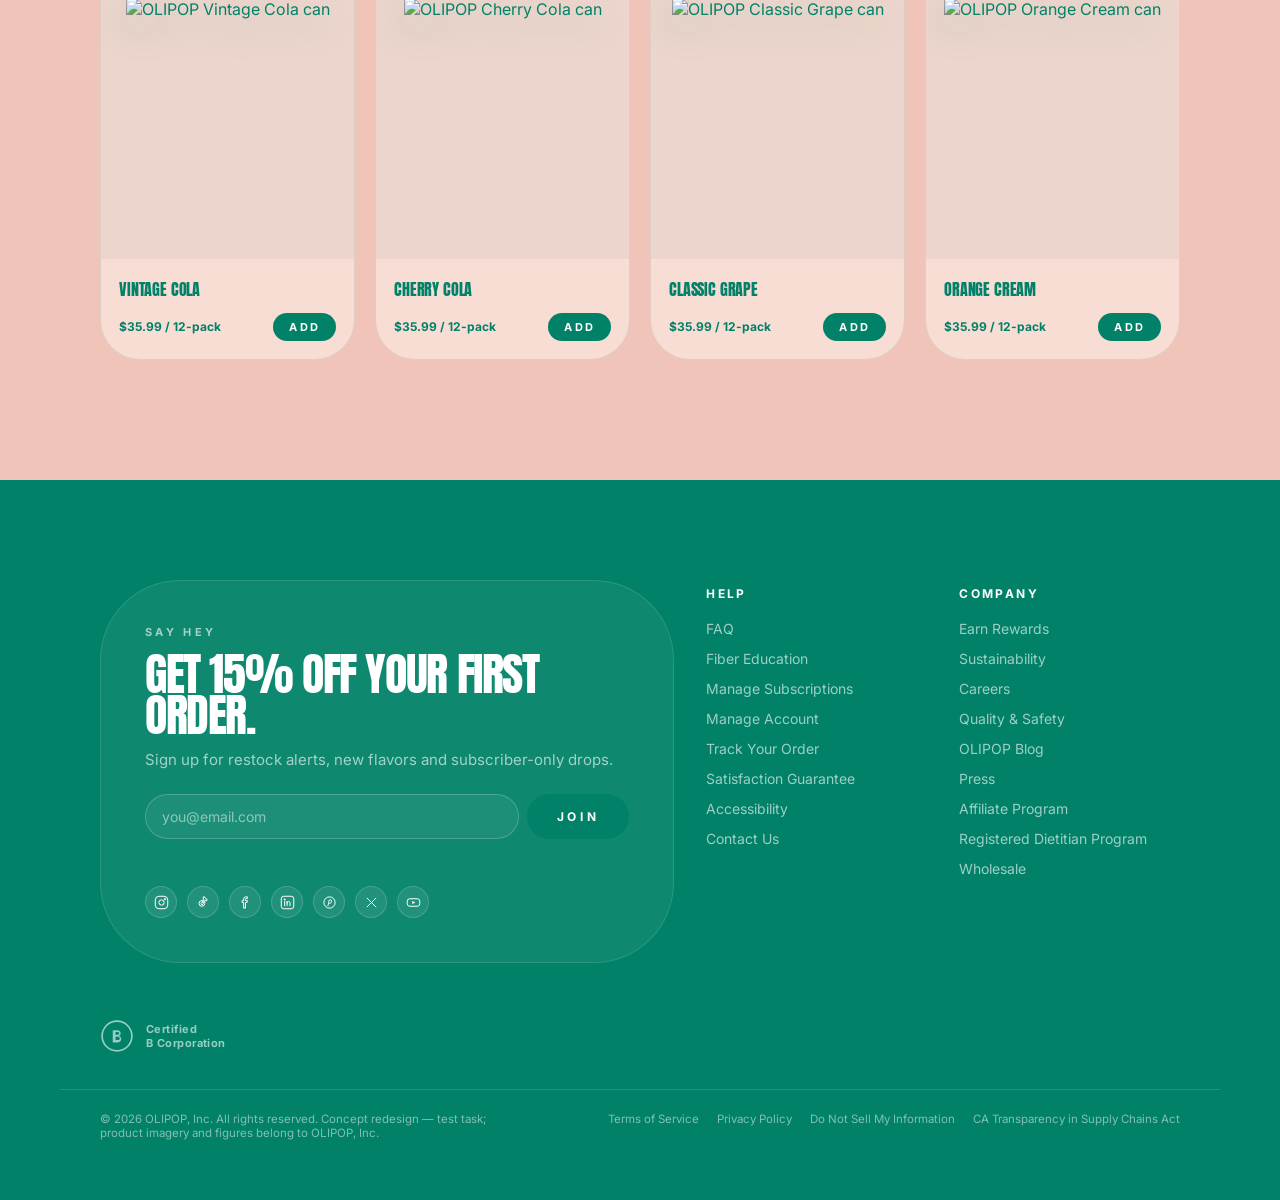
==== commit 2b021b16: "Recompose stats section and restore design switcher - Stats: replace numbers-grid + plain can photo " ====
--- a/glass.html
+++ b/glass.html
@@ -23,6 +23,7 @@
       <a href="#buy">Subscribe</a>
     </nav>
     <div class="g-header__actions">
+      <a href="index.html" class="g-switch">Other design</a>
       <button type="button" class="g-icon" id="cartBtn" aria-label="Cart, 0 items">
         <svg viewBox="0 0 24 24" width="18" height="18" fill="none" stroke="currentColor" stroke-width="1.6"><path d="M4 7h16l-1.5 11.5a2 2 0 0 1-2 1.7H7.5a2 2 0 0 1-2-1.7L4 7Z" stroke-linejoin="round"/><path d="M8 7V5.5a4 4 0 0 1 8 0V7" stroke-linecap="round"/></svg>
         <span class="g-cart-count" aria-hidden="true">0</span>
--- a/glass.css
+++ b/glass.css
@@ -99,7 +99,11 @@
 .g-nav{display:flex;gap:24px;font-size:12px;font-weight:700;letter-spacing:.2em;text-transform:uppercase;justify-self:center;color:var(--fg-muted)}
 .g-nav a{transition:color .3s ease}
 .g-nav a:hover{color:var(--fg)}
-.g-header__actions{display:flex;gap:10px;justify-self:end}
+.g-header__actions{display:flex;align-items:center;gap:10px;justify-self:end}
+.g-switch{font-size:11px;font-weight:700;letter-spacing:.08em;text-transform:uppercase;padding:8px 14px;border:1px solid var(--fg-muted);border-radius:999px;white-space:nowrap;color:var(--fg);transition:background-color .2s ease,color .2s ease}
+.g-header__inner.glass .g-switch{border-color:rgba(255,255,255,.5)}
+.g-switch:hover{background:var(--fg);color:var(--bg)}
+.g-header__inner.glass .g-switch:hover{background:#fff;color:var(--forest)}
 
 @media(max-width:760px){
   .g-header__inner{grid-template-columns:auto 1fr auto}
